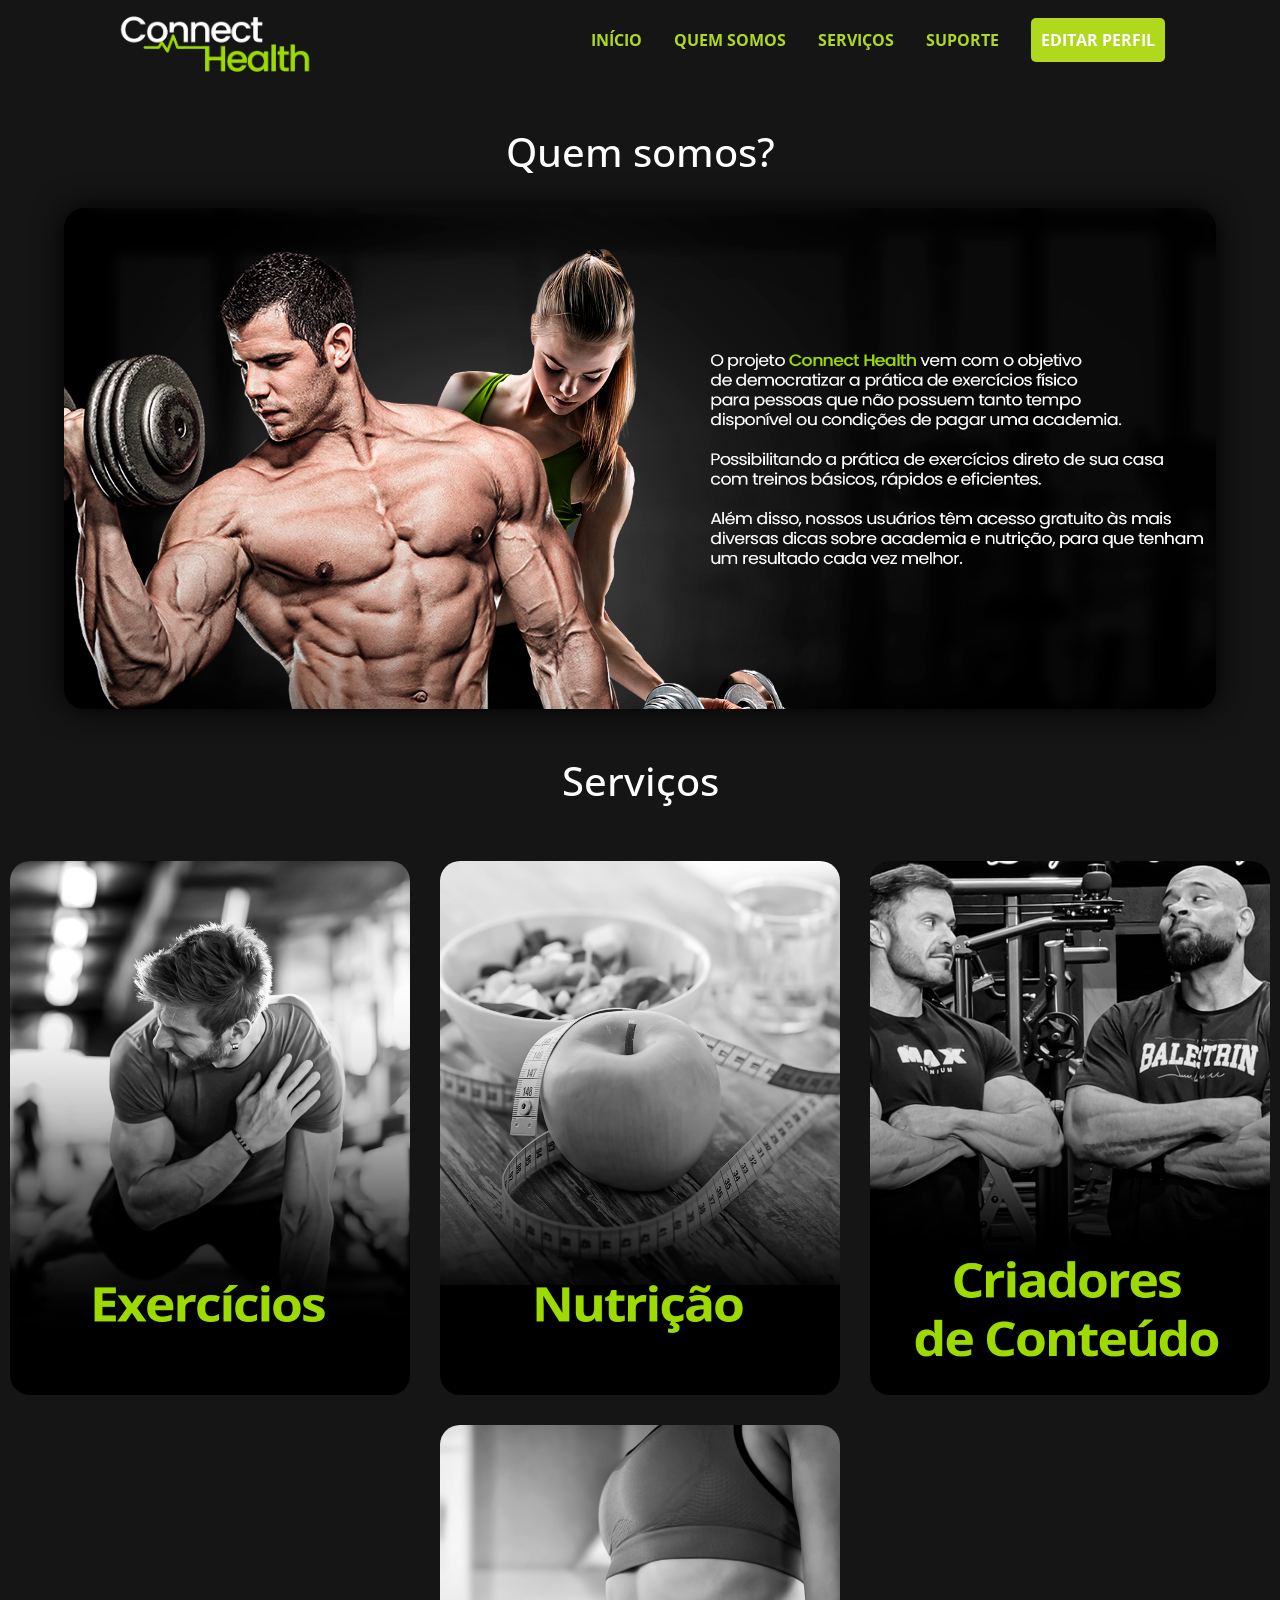
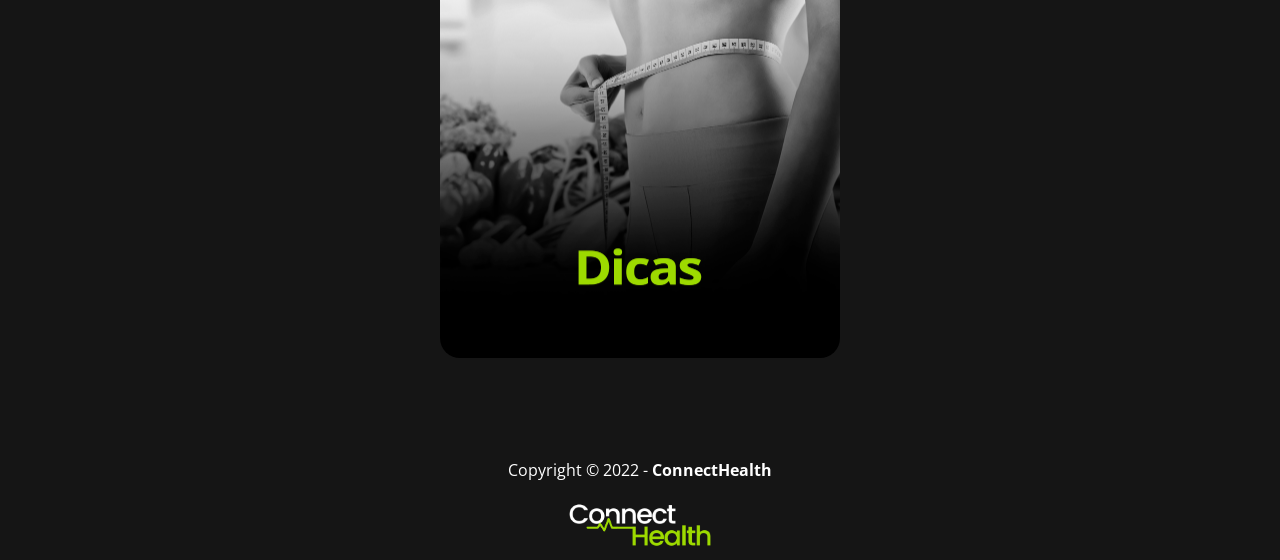
==== index_lgn.html @ cfb57ba2 "Atualização 2.0" ====
<!DOCTYPE html>
<html lang="pt-br">

<head>
    <meta charset="UTF-8">
    <meta http-equiv="X-UA-Compatible" content="IE=edge">
    <meta name="viewport" content="width=device-width, initial-scale=1.0">
    <link rel="stylesheet" href="https://stackpath.bootstrapcdn.com/bootstrap/4.1.0/css/bootstrap.min.css">
    <link rel="stylesheet" href="assets/styles/style_index.css">
    <title>Connect Health</title>


</head>

<body id="body">
    <div class="header" id="header">
        <button onclick="toggleSidebar()" class="btn_icon_header">
            <svg xmlns="http://www.w3.org/2000/svg" width="20" height="20" fill="currentColor" class="bi bi-list"
                viewBox="0 0 16 16">
                <path fill-rule="evenodd"
                    d="M2.5 12a.5.5 0 0 1 .5-.5h10a.5.5 0 0 1 0 1H3a.5.5 0 0 1-.5-.5zm0-4a.5.5 0 0 1 .5-.5h10a.5.5 0 0 1 0 1H3a.5.5 0 0 1-.5-.5zm0-4a.5.5 0 0 1 .5-.5h10a.5.5 0 0 1 0 1H3a.5.5 0 0 1-.5-.5z" />

            </svg>
        </button>
        <div class="logo_header">
            <a href="#"><img src="assets/images//logo.png" class="img_logo_header"></a>
        </div>


        <div class="navigation_header" id="navigation_header">
            <button onclick="toggleSidebar()" class="btn_icon_header">
                <svg xmlns="http://www.w3.org/2000/svg" width="20" height="20" fill="currentColor" class="bi bi-x"
                    viewBox="0 0 16 16">
                    <path
                        d="M4.646 4.646a.5.5 0 0 1 .708 0L8 7.293l2.646-2.647a.5.5 0 0 1 .708.708L8.707 8l2.647 2.646a.5.5 0 0 1-.708.708L8 8.707l-2.646 2.647a.5.5 0 0 1-.708-.708L7.293 8 4.646 5.354a.5.5 0 0 1 0-.708z" />
                </svg></button>
            <a href="index_lgn.html">INÍCIO</a>
            <a href="#quem-somos">QUEM SOMOS</a>
            <a href="#services">SERVIÇOS</a>
            <a href="modules/Suporte/Suporte.html">SUPORTE</a>
            <a href="modules/Editar Perfil/editar_perfil.html" class="btn-login">EDITAR PERFIL</a>
        </div>
    </div>
    <div tabindex="0" class="content" onfocus="closeSidebar()" id="content">
        <div class="quem-somos" id="quem-somos">
            <h1>Quem somos?</h1>
            <br>
            <img src="assets/images/Imagem Quem Somos.png" alt="">
        </div>
        <br>
        <br>
        <div class="services" id="services">
            <h1>Serviços</h1>
            <br>
            <br>
            <div class="card-servicos">
                <div class="exercicios">
                    <a href="modules/Exercicios/Exercicios.html"><img src="assets/images/card_exercicios.png" width="400px" height="auto"></a>
                </div>
                <div class="nutricao">
                    <a href=""><img src="assets/images/card_nutricao.png" width="400px" height="auto"></a>
                </div>
                <div class="criador_conteudo">
                    <a href="modules/Criadores de Conteúdo/Criadores_C.html"><img src="assets/images/card_criadores_conteudo.png" width="400px" height="auto"></a>
                </div>
                <div class="dicas">
                    <a href="modules/Dicas/index_dicas.html"><img src="assets/images/card_dicas.png" width="400px" height="auto"></a>
                </div>
            </div>
        </div>
        <footer class="rodape">
            <div class="txt">
                <p>Copyright © 2022 - <b>ConnectHealth</b></p>
            </div>
            <div class="logo">
                <label class="logo"><img src="assets/images/logo.png" alt="Logo" width="150px" height="auto"></label>
            </div>
        </footer>
    </div>



    <script src="assets/scripts/navbar.js"></script>
</body>

</html>
---- assets/styles/style_index.css ----
@import url('https://fonts.googleapis.com/css2?family=Open+Sans:wght@300;400;500;600;700;800&display=swap');

         
:root{
    --color-branco: #ffffff;
    --color-verde: #b0d91e;
    --color-cinza: #343434;
    --color-preto: #151515;
}
*{
   margin: 0;
   padding: 0;
}
body{
   font-family: 'Open Sans', sans-serif;  
  color: var(--color-preto);
  background-color: #151515;
  color: #ffffff;
}

h2{
   font-weight:700;
   color: white;
}

.img_logo_header{
   width: 200px; 
   margin-top: 8px;
}
.header, .navigation_header {
   display: flex;
   flex-direction: row;
   align-items: center;
   
}
.header{
   background-color: #151515;
   
   height: 5em;
   justify-content: space-between;
   padding: 0 9%;
   
   
}
.navigation_header{
   gap: 2em;
   z-index: 2;
}
.navigation_header a{
   text-decoration: none;
   color: #b0d91e;
   transition: 0.7s;
   font-weight: bold;
}
.navigation_header a:hover{
   color: #ffffff;
}
.active{
   background-color:#343434;
   padding: 10px;
   border-radius: 10px;
}

.btn-login{
   background-color: #b0d91e;
   color: white !important;
   padding: 10px;
   border-radius: 5px;
}

.btn-login:hover{
   background-color:var(--color-cinza);
   color: var(--color-verde) !important;
   transition: 0.8s;
}

.content{
   text-align: center;
   padding-top: 3em;
   height:100vh;
   transition: 1s;
}
.btn_icon_header{
   
   background-color: transparent;
   border: none;
   color: #ffffff;
   cursor: pointer;
   display: none;
}
@media screen and (max-width: 910px) {

   .navigation_header{
      position: absolute;
      flex-direction: column !important;
      top: 0;
      background-color: rgb(20, 20, 20);
      height: 100%;
      width: 35vw;
      padding: 16px;
      animation-duration: 1s;
       margin-left: -100vw;
       
   }  
    .btn_icon_header{
       display: block;
   }
}
@keyframes showSidebar {
   from {margin-left: -100vw;}
   to {margin-left: -10vw;}
}

.quem-somos img{
   filter: drop-shadow(0px 0px 15px #000000);
   width: 90%;
   border-radius: 20px;
}

.card-servicos{
   margin-bottom: 100px;
   border-radius: 20px;
   display: flex;
   gap: 30px 30px;
   justify-content: center;
   flex-direction:row;
   flex-wrap: wrap;
   flex: 1 0 auto;
}
.card-servicos img{
   border-radius: 20px;
}

.card-servicos img:hover{
   border: solid 5px var(--color-verde);
   transition: .4s;
}
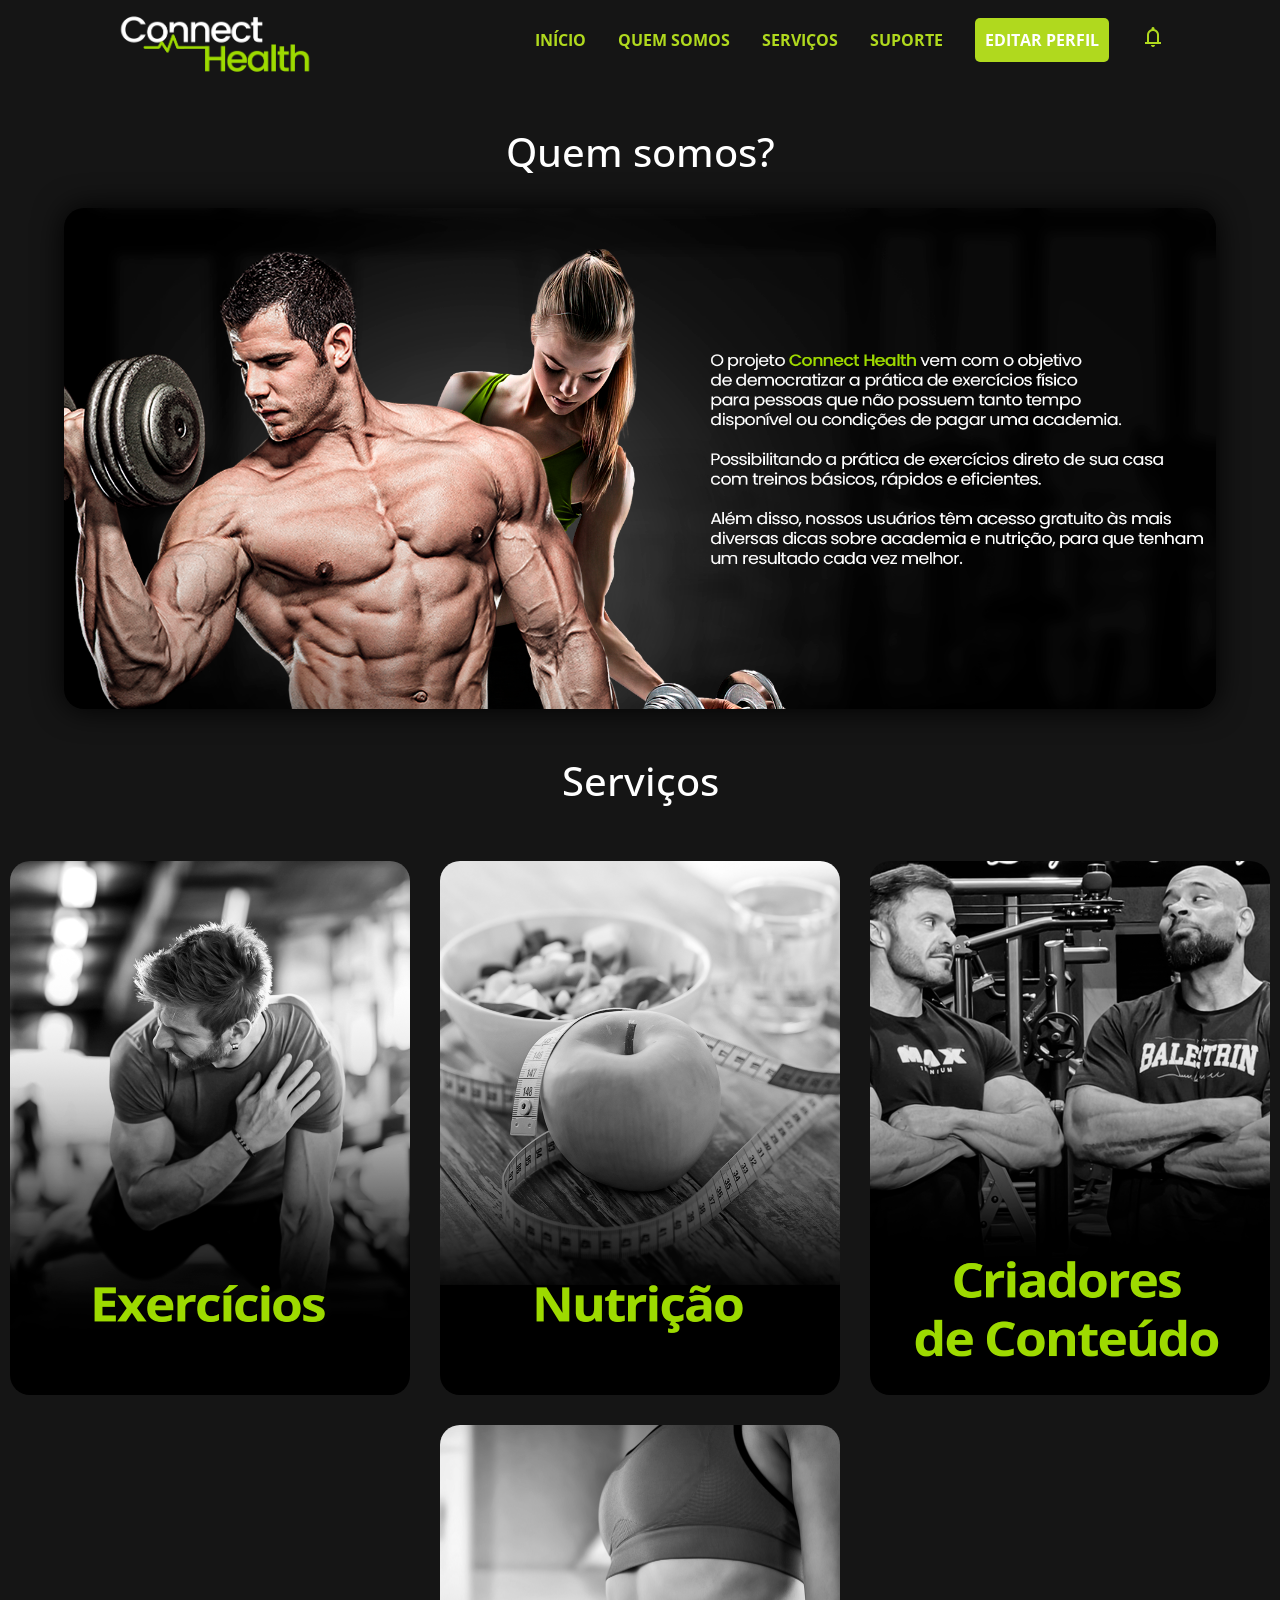
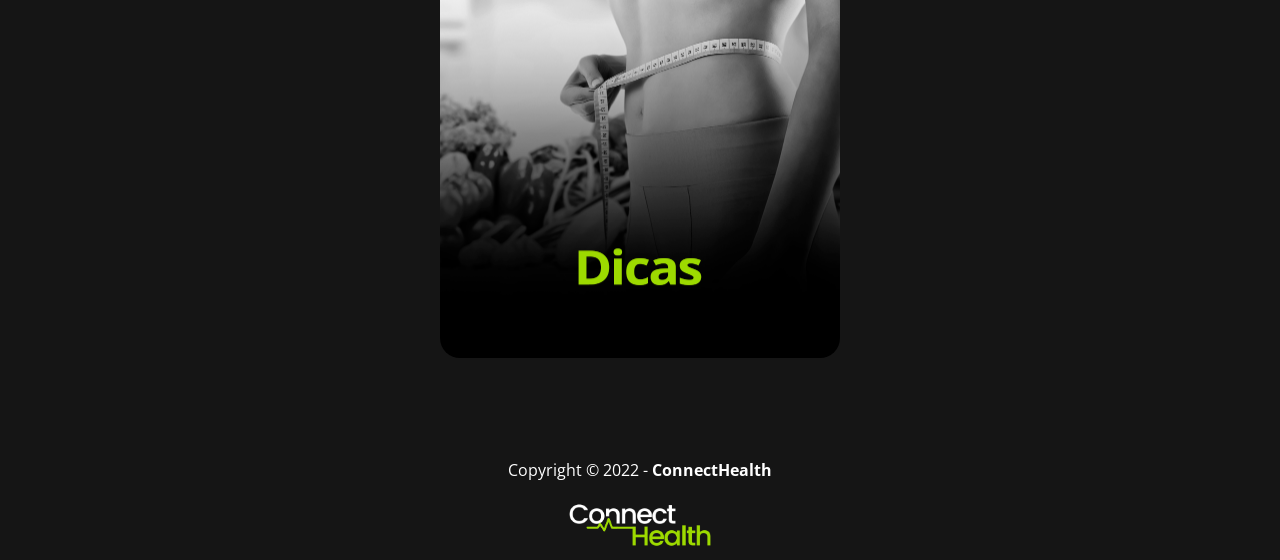
==== commit b83834be: "Atualização 3.0" ====
--- a/index_lgn.html
+++ b/index_lgn.html
@@ -7,6 +7,8 @@
     <meta name="viewport" content="width=device-width, initial-scale=1.0">
     <link rel="stylesheet" href="https://stackpath.bootstrapcdn.com/bootstrap/4.1.0/css/bootstrap.min.css">
     <link rel="stylesheet" href="assets/styles/style_index.css">
+    <link rel="stylesheet" href="https://fonts.googleapis.com/css2?family=Material+Symbols+Outlined:opsz,wght,FILL,GRAD@20..48,100..700,0..1,-50..200" />
+
     <title>Connect Health</title>
 
 
@@ -39,6 +41,9 @@
             <a href="#services">SERVIÇOS</a>
             <a href="modules/Suporte/Suporte.html">SUPORTE</a>
             <a href="modules/Editar Perfil/editar_perfil.html" class="btn-login">EDITAR PERFIL</a>
+            <a href="modules/Notificação Connect Health/index.html"><span class="material-symbols-outlined">
+                notifications
+                </span></a>
         </div>
     </div>
     <div tabindex="0" class="content" onfocus="closeSidebar()" id="content">
@@ -58,7 +63,7 @@
                     <a href="modules/Exercicios/Exercicios.html"><img src="assets/images/card_exercicios.png" width="400px" height="auto"></a>
                 </div>
                 <div class="nutricao">
-                    <a href=""><img src="assets/images/card_nutricao.png" width="400px" height="auto"></a>
+                    <a href="modules/Nutriçao/Nutriçao.html"><img src="assets/images/card_nutricao.png" width="400px" height="auto"></a>
                 </div>
                 <div class="criador_conteudo">
                     <a href="modules/Criadores de Conteúdo/Criadores_C.html"><img src="assets/images/card_criadores_conteudo.png" width="400px" height="auto"></a>
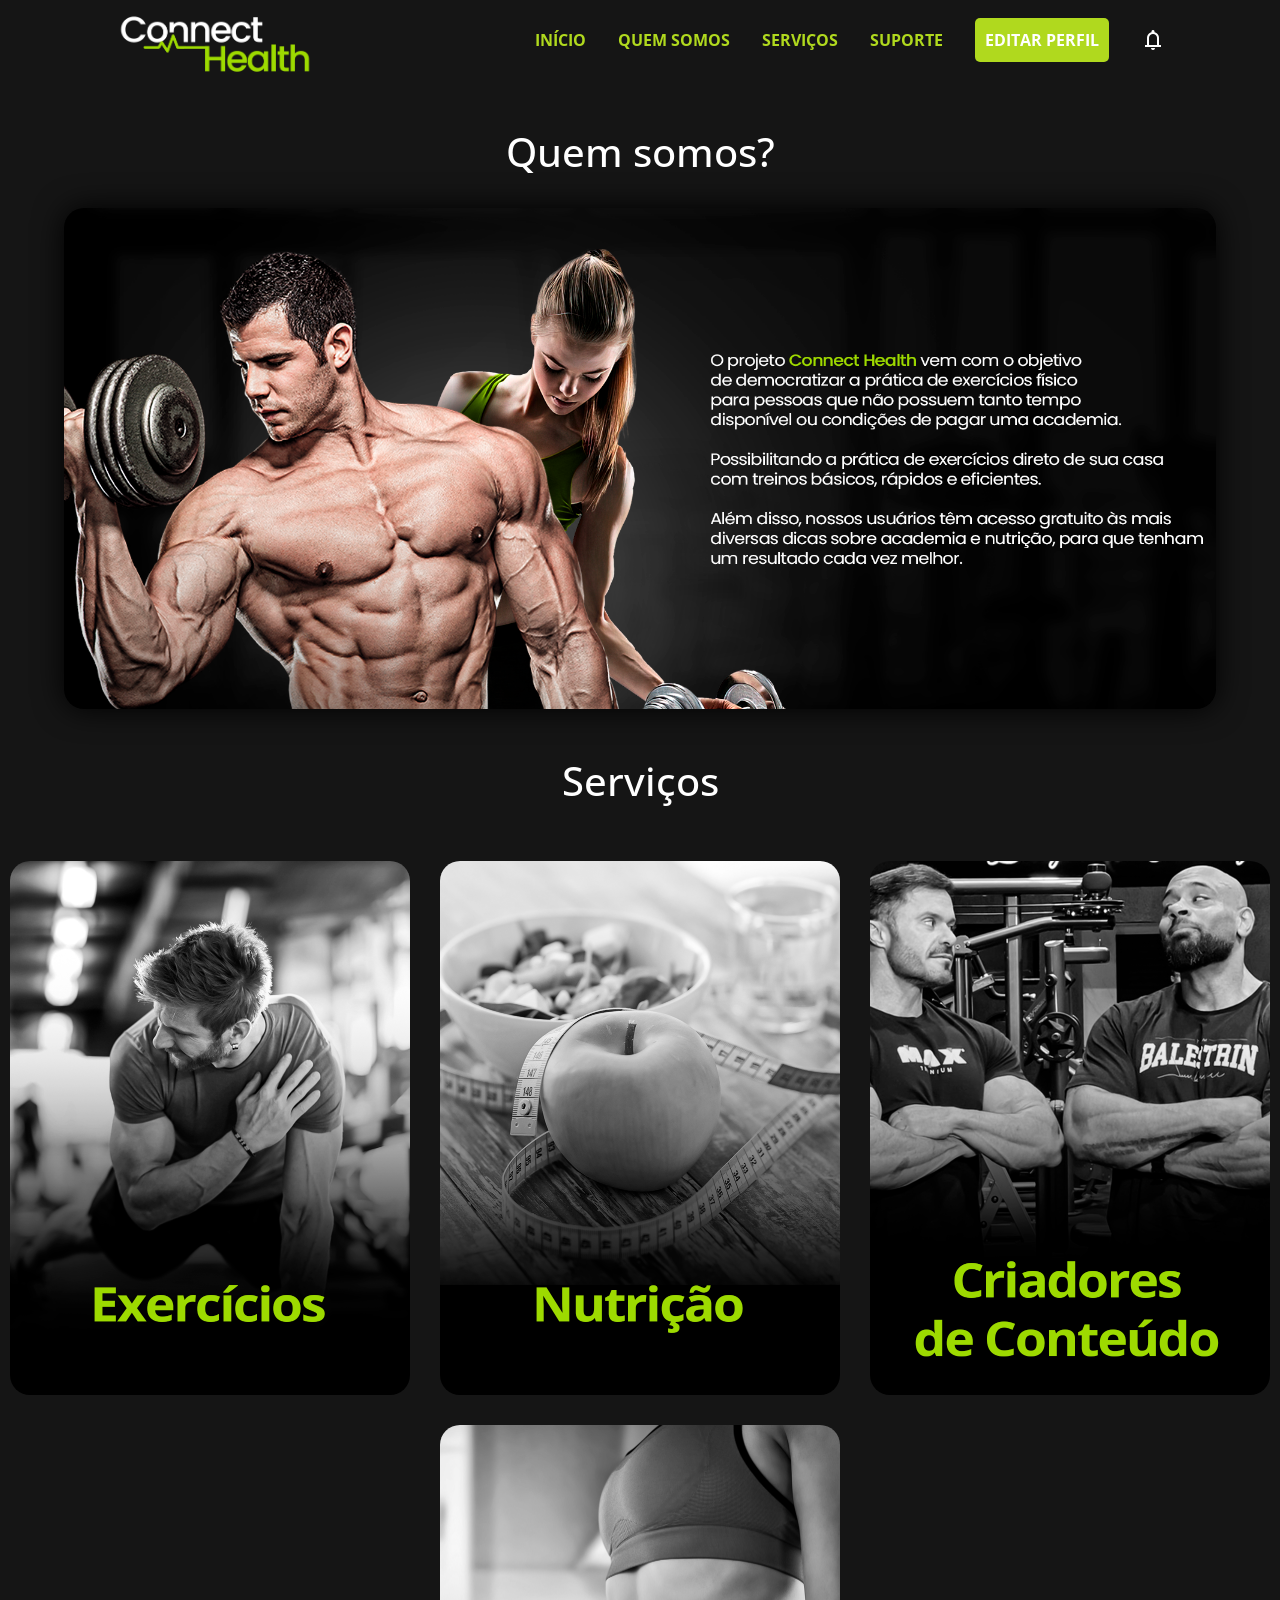
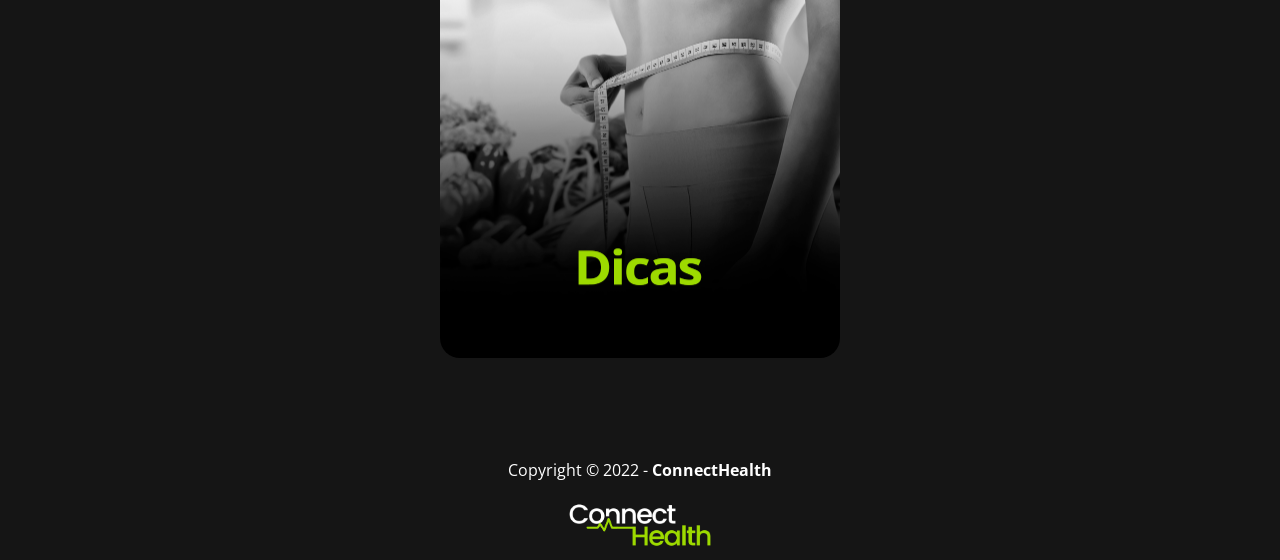
==== commit 23889f68: "Atualização 3.2" ====
--- a/index_lgn.html
+++ b/index_lgn.html
@@ -10,7 +10,110 @@
     <link rel="stylesheet" href="https://fonts.googleapis.com/css2?family=Material+Symbols+Outlined:opsz,wght,FILL,GRAD@20..48,100..700,0..1,-50..200" />
 
     <title>Connect Health</title>
-
+<style>
+
+.content {
+   text-align: center;
+   padding-top: 3em;
+   height: 100vh;
+   transition: 1s;
+}
+
+.btn_icon_header {
+
+   background-color: transparent;
+   border: none;
+   color: #ffffff;
+   cursor: pointer;
+   display: none;
+}
+
+
+section {
+   width: 100%;
+   background: #343434;
+}
+
+button {
+   font-size: 18px;
+   font-weight: 400;
+   color: #151515;
+   padding: 14px 22px;
+   border: none;
+   background: #b0d91e;
+   border-radius: 6px;
+   cursor: pointer;
+}
+
+button.show-modal,
+.modal-box {
+   position: fixed;
+   left: 50%;
+   top: 50%;
+   transform: translate(-50%, -50%);
+   box-shadow: 0 5px 10px rgba(0, 0, 0, 0.1);
+}
+
+section.active .show-modal {
+   display: none;
+}
+
+.overlay {
+   position: fixed;
+   height: 100vh;
+   width: 100%;
+   background: rgba(0, 0, 0, 0.3);
+   opacity: 0;
+   pointer-events: none;
+}
+
+section.active .overlay {
+   opacity: 1;
+   pointer-events: auto;
+}
+
+.modal-box {
+   display: flex;
+   flex-direction: column;
+   align-items: center;
+   max-width: 380px;
+   width: 100%;
+   padding: 30px 20px;
+   border-radius: 24px;
+   background-color: #151515;
+   opacity: 0;
+   pointer-events: none;
+   transition: all 0.3s ease;
+   transform: translate(-50%, -50%) scale(1.2);
+}
+
+section.active .modal-box {
+   opacity: 1;
+   z-index: 2;
+   pointer-events: auto;
+   transform: translate(-50%, -50%) scale(1);
+}
+
+.modal-box i {
+   font-size: 70px;
+   color: #b0d91e;
+}
+
+.modal-box h2 {
+   
+   font-size: 25px;
+   font-weight: 500;
+   color: #b0d91e;
+}
+
+.modal-box h3 {
+   font-size: 18px;
+   font-weight: 400;
+   color: #ffffff;
+ 
+}
+
+</style>
 
 </head>
 
@@ -41,11 +144,38 @@
             <a href="#services">SERVIÇOS</a>
             <a href="modules/Suporte/Suporte.html">SUPORTE</a>
             <a href="modules/Editar Perfil/editar_perfil.html" class="btn-login">EDITAR PERFIL</a>
-            <a href="modules/Notificação Connect Health/index.html"><span class="material-symbols-outlined">
+<!--            <a href="modules/Notificação Connect Health/index.html"><span class="material-symbols-outlined show-modal">
                 notifications
-                </span></a>
+                </span></a>-->
+                <span class="material-symbols-outlined show-modal">
+                    notifications
+                    </span>
         </div>
     </div>
+
+
+    <section>
+        <span class="overlay"></span>
+        <div class="modal-box">
+          <i class="fa-regular fa-circle-check"></i>
+          <h2>Novidades no site:</h2>
+          <br>
+          <h3>Foram adcionados novos videos na aba de exercicios.</h3>
+        </div>
+      </section>
+
+      <script>
+        const section = document.querySelector("section"),
+          overlay = document.querySelector(".overlay"),
+          showBtn = document.querySelector(".show-modal"),
+          closeBtn = document.querySelector(".close-btn");
+
+        showBtn.addEventListener("click", () => section.classList.add("active"));
+        overlay.addEventListener("click", () =>section.classList.remove("active"));
+        closeBtn.addEventListener("click", () => section.classList.remove("active"));
+      </script>
+
+
     <div tabindex="0" class="content" onfocus="closeSidebar()" id="content">
         <div class="quem-somos" id="quem-somos">
             <h1>Quem somos?</h1>
